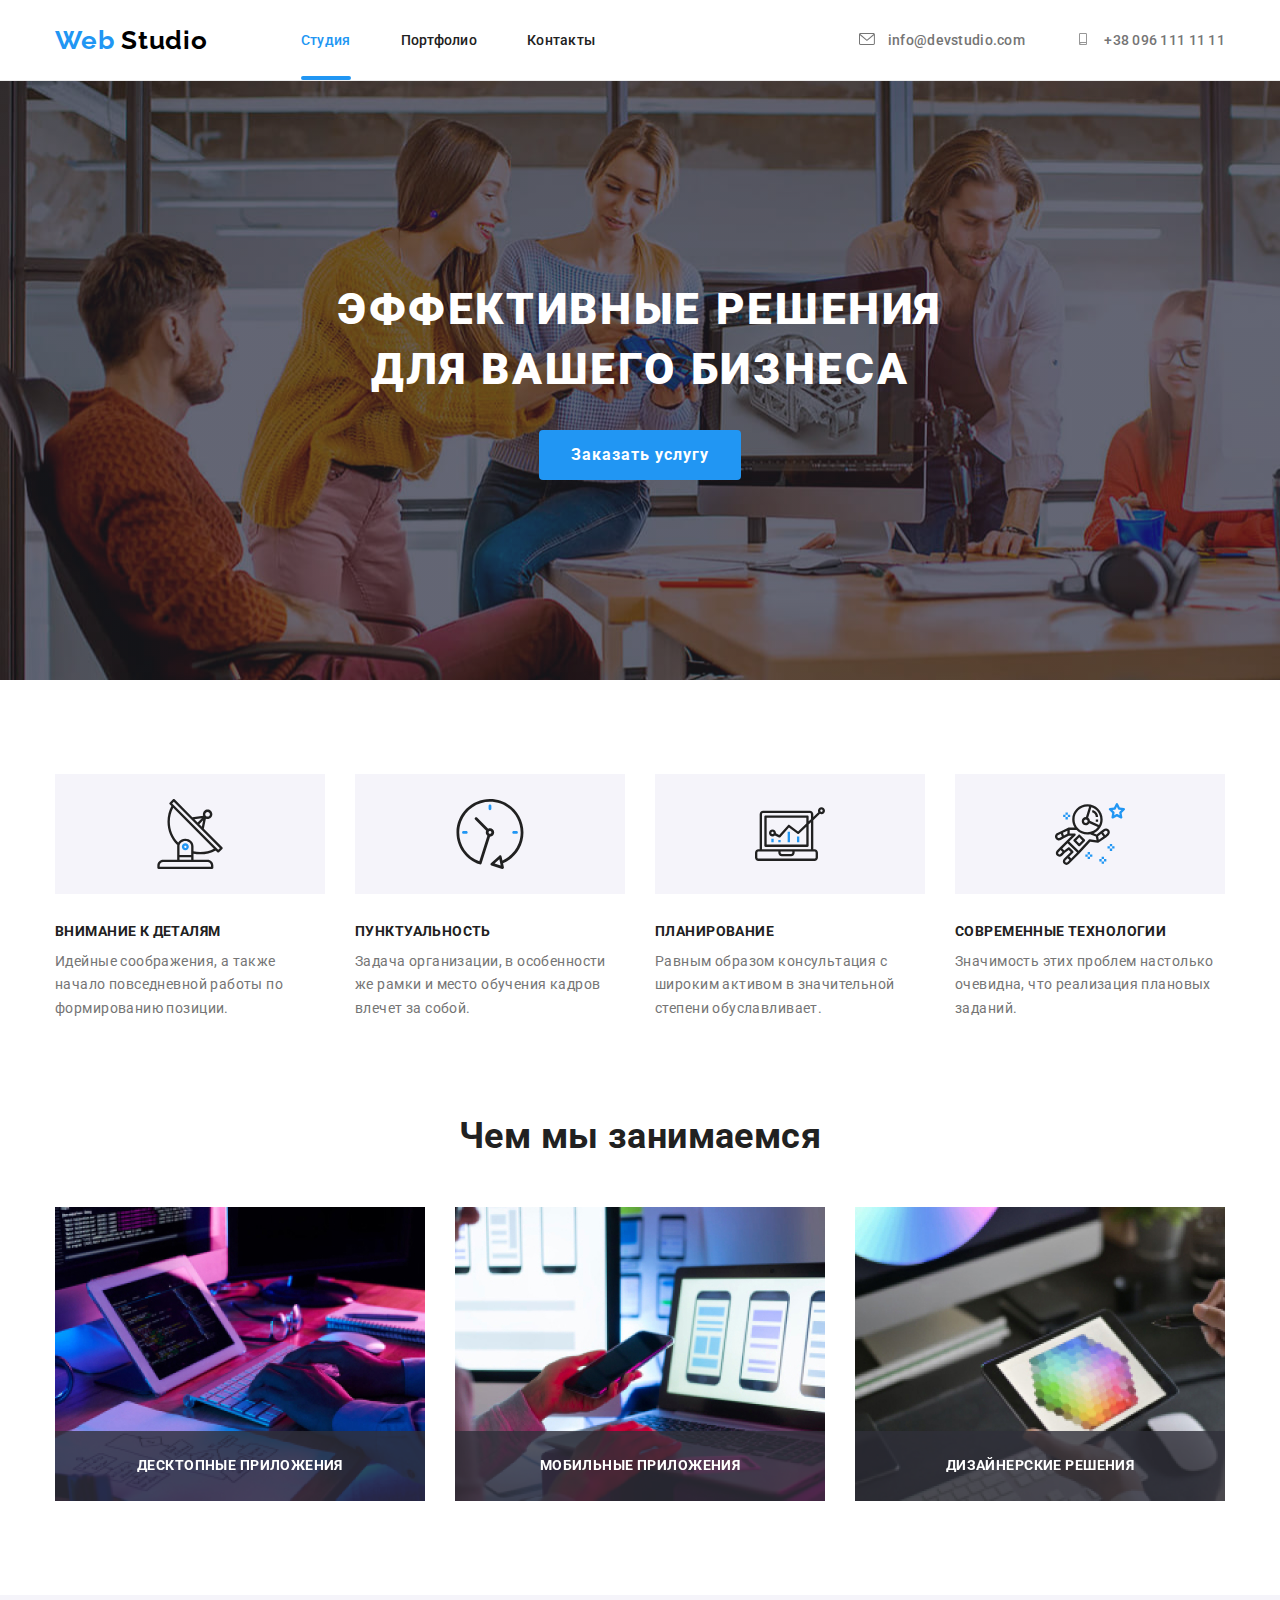
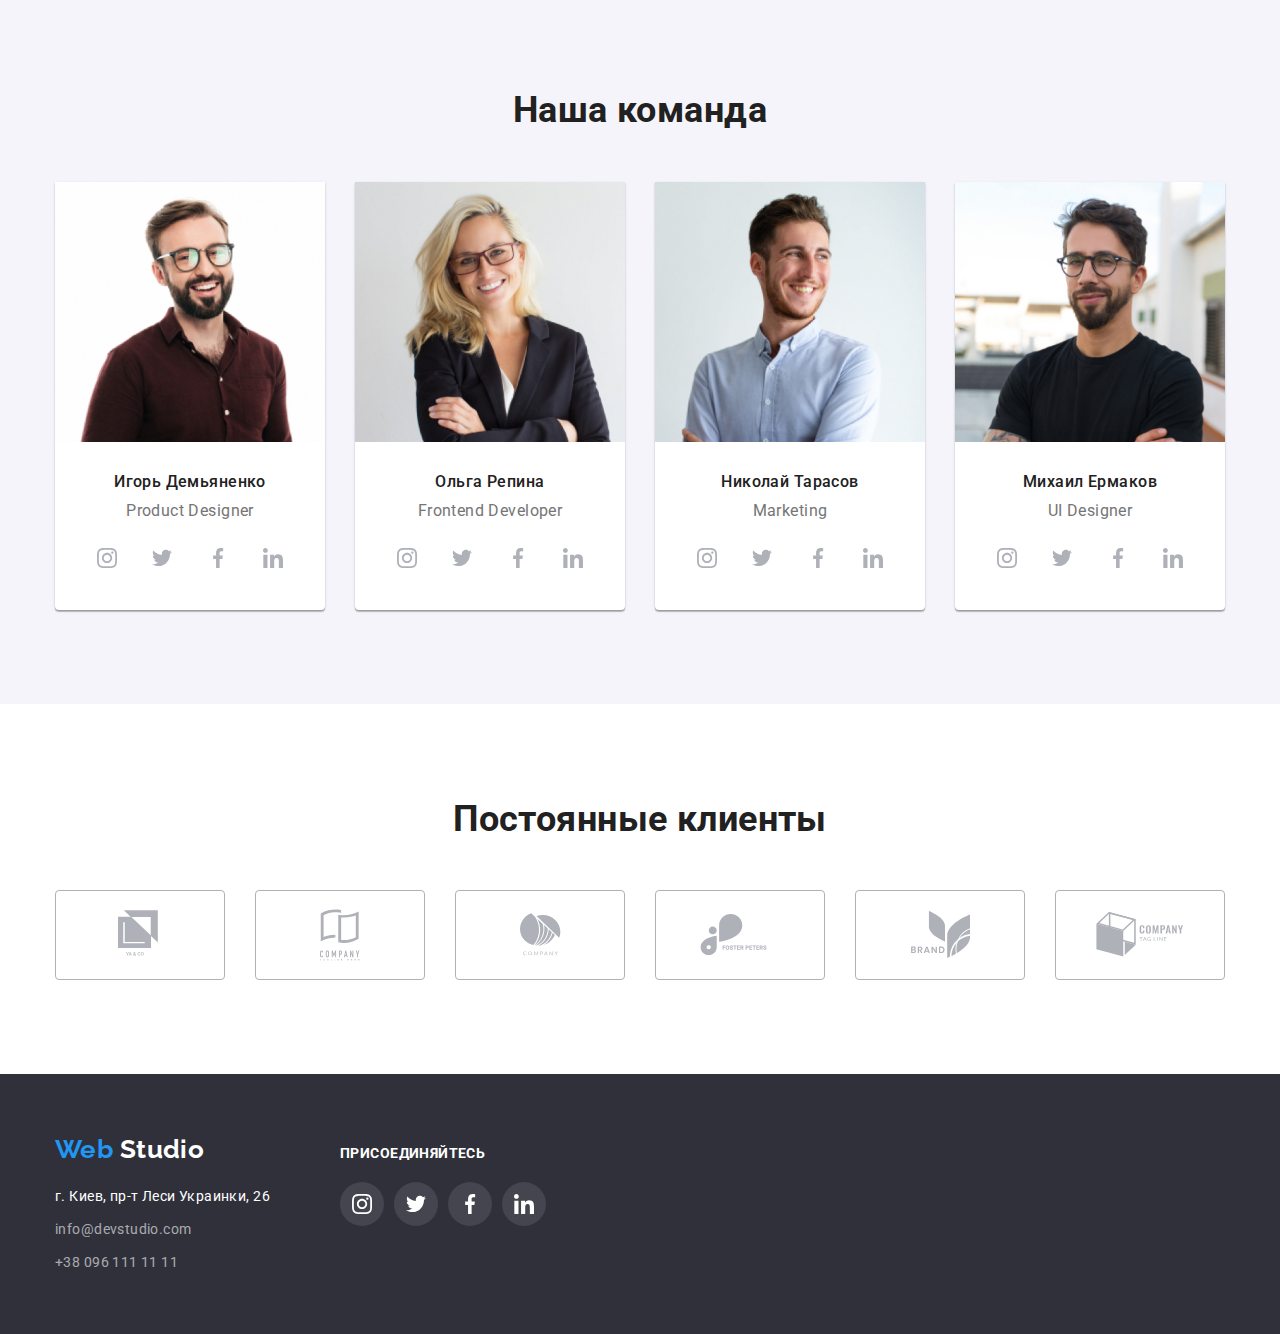
==== index.html @ d5618d7a "старт" ====
<!DOCTYPE html>
<html lang="ru">
	<head>
		<meta charset="UTF-8" />
		<meta name="viewport" content="width=device-width, initial-scale=1.0" />
		<title>Студия</title>

		<link
			rel="stylesheet"
			href="https://cdnjs.cloudflare.com/ajax/libs/modern-normalize/0.7.0/modern-normalize.min.css"
		/>

		<link
			href="https://fonts.googleapis.com/css2?family=Raleway:wght@700&family=Roboto:wght@400;500;700;900&display=swap"
			rel="stylesheet"
		/>

		<link rel="stylesheet" href="./css/styles.css" />
	</head>
	<body>
		<!--Хэдер-->
		<header class="header">
			<div class="container">
				<nav class="navigation">
					<a class="header-logo" href="./index.html">
						<span class="current">Web</span>
						Studio
					</a>
					<ul class="list nav-main">
						<li class="nav-item"><a class="link current-page" href="./index.html">Студия</a></li>
						<li class="nav-item"><a class="link" href="./portfolio.html">Портфолио</a></li>
						<li class="nav-item"><a class="link" href="#">Контакты</a></li>
					</ul>
				</nav>
				<ul class="list contacts-list">
					<li class="contacts-item">
						<a class="link" href="mailto:info@devstudio.com">
							<svg class="icon" aria-label="Электронный адрес" width="16px" height="12px">
								<use href="./images/icons.svg#envelope"></use>
							</svg>
							info@devstudio.com
						</a>
					</li>
					<li class="contacts-item">
						<a class="link" href="tel:+380961111111">
							<svg class="icon" aria-label="Номер телефона" width="16px" height="12px">
								<use href="./images/icons.svg#smartphone"></use>
							</svg>
							+38 096 111 11 11</a>
					</li>
				</ul>
			</div>
		</header>
		<main>
			<!--Герой-->
			<section class="hero">
				<div class="container ">
					<div class="content-box ">
						<h1 class="hero-title">Эффективные решения для вашего бизнеса</h1>
					</div>
					<button data-modal-open type="button" value="Заказать услугу" class="button primary">Заказать услугу</button>
					<div data-modal class="backdrop is-hidden">
						<div class="modal">
							<button data-modal-close type="button" value="закрыть окно" class="modal-close">
								<svg aria-label="закрыть окно" width="18px" height="18x">
									<use href="./images/icons.svg#icon-x"></use>
								</svg>
							</button>
						</div>
					</div>
				</div>
			</section>
			<!--Преимущества-->
			<section class="section">
				<div class="container">
					<ul class="list feature">
						<li>
							<div class="feature-icon">
								<svg aria-label="Иконка антенны" width="70px" height="70px">
									<use href="./images/icons.svg#antenna"></use>
								</svg>
							</div>
							<h3 class="title">Внимание к деталям</h3>
							<p class="text">
								Идейные соображения, а также начало повседневной работы по формированию позиции.
							</p>
						</li>
						<li>
							<div class="feature-icon">
								<svg aria-label="Иконка часов" width="70px" height="70px">
									<use href="./images/icons.svg#clock"></use>
								</svg>
							</div>
							<h3 class="title">Пунктуальность</h3>
							<p class="text">
								Задача организации, в особенности же рамки и место обучения кадров влечет за собой.
							</p>
						</li>
						<li>
							<div class="feature-icon">
								<svg aria-label="Иконка диаграммы" width="70px" height="70px">
									<use href="./images/icons.svg#diagram"></use>
								</svg>
							</div>
							<h3 class="title">Планирование</h3>
							<p class="text">
								Равным образом консультация с широким активом в значительной степени обуславливает.
							</p>
						</li>
						<li>
							<div class="feature-icon">
								<svg aria-label="Иконка астронавта" width="70px" height="70px">
									<use href="./images/icons.svg#astronaut"></use>
								</svg>
							</div>
							<h3 class="title">Современные технологии</h3>
							<p class="text">
								Значимость этих проблем настолько очевидна, что реализация плановых заданий.
							</p>
						</li>
					</ul>
				</div>
			</section>
			<!--Примеры работ-->
			<section class="section our-work">
				<div class="container">
					<h2 class="section-title">Чем мы занимаемся</h2>
					<ul class="list our-work-list">
						<li>
							<img src="./images/examples/desktopapp.jpg" alt="Работа с планшетом" width="370" />
							<div class="our-work-box">
								<h3 class="our-work-title">десктопные приложения</h3>
							</div>
						</li>
						<li>
							<img
								src="./images/examples/mobileapp.jpg"
								alt="Работа с мобильным приложением"
								width="370"
							/>
							<div class="our-work-box">
								<h3 class="our-work-title">мобильные приложения</h3>
							</div>
						</li>
						<li>
							<img src="./images/examples/designerdes.jpg" alt="Дизайнерские решения" width="370" />
							<div class="our-work-box">
								<h3 class="our-work-title">дизайнерские решения</h3>
							</div>
						</li>
					</ul>
				</div>
			</section>
			<!--Наша команда-->
			<section class="section team">
				<div class="container">
					<h2 class="section-title">Наша команда</h2>
					<ul class="list team-list">
						<!--Первый сотрудник-->
						<li class="item-card">
							<img src="./images/our-team/igor-dem.jpg" alt="Игорь Демьяненко" width="270" />
							<div class="thumb">
								<h3 class="title">Игорь Демьяненко</h3>
								<p class="text">Product Designer</p>
								<ul class="member-social-links">
									<li>
										<a href="#" class="social-link" aria-label="иконка instagram">
											<svg class="icon" width="20px" height="20px">
												<use href="./images/icons.svg#instagram"></use>
											</svg>
										</a>
									</li>
									<li>
										<a href="#" class="social-link" aria-label="иконка twitter">
											<svg class="icon" width="20px" height="20px">
												<use href="./images/icons.svg#twitter"></use>
											</svg>
										</a>
									</li>
									<li>
										<a href="#" class="social-link" aria-label="иконка facebook">
											<svg class="icon" width="20px" height="20px">
												<use href="./images/icons.svg#facebook"></use>
											</svg>
										</a>
									</li>
									<li>
										<a href="#" class="social-link" aria-label="иконка linkedin">
											<svg class="icon" width="20px" height="20px">
												<use href="./images/icons.svg#linkedin"></use>
											</svg>
										</a>
									</li>
								</ul>
							</div>
						</li>
						<!--Второй сотрудник-->
						<li class="item-card">
							<img src="./images/our-team/olg-rep.jpg" alt="Ольга Репина" width="270" />
							<div class="thumb">
								<h3 class="title">Ольга Репина</h3>
								<p class="text">Frontend Developer</p>
								<ul class="member-social-links">
									<li>
										<a href="#" class="social-link" aria-label="иконка instagram">
											<svg class="icon" width="20px" height="20px">
												<use href="./images/icons.svg#instagram"></use>
											</svg>
										</a>
									</li>
									<li>
										<a href="#" class="social-link" aria-label="иконка twitter">
											<svg class="icon" width="20px" height="20px">
												<use href="./images/icons.svg#twitter"></use>
											</svg>
										</a>
									</li>
									<li>
										<a href="#" class="social-link" aria-label="иконка facebook">
											<svg class="icon" width="20px" height="20px">
												<use href="./images/icons.svg#facebook"></use>
											</svg>
										</a>
									</li>
									<li>
										<a href="#" class="social-link" aria-label="иконка linkedin">
											<svg class="icon" width="20px" height="20px">
												<use href="./images/icons.svg#linkedin"></use>
											</svg>
										</a>
									</li>
								</ul>
							</div>
						</li>
						<!--Третий сотрудник-->
						<li class="item-card">
							<img src="./images/our-team/nik-taras.jpg" alt="Николай Тарасов" width="270" />
							<div class="thumb">
								<h3 class="title">Николай Тарасов</h3>
								<p class="text">Marketing</p>
								<ul class="member-social-links">
									<li>
										<a href="#" class="social-link" aria-label="иконка instagram">
											<svg class="icon" width="20px" height="20px">
												<use href="./images/icons.svg#instagram"></use>
											</svg>
										</a>
									</li>
									<li>
										<a href="#" class="social-link" aria-label="иконка twitter">
											<svg class="icon" width="20px" height="20px">
												<use href="./images/icons.svg#twitter"></use>
											</svg>
										</a>
									</li>
									<li>
										<a href="#" class="social-link" aria-label="иконка facebook">
											<svg class="icon" width="20px" height="20px">
												<use href="./images/icons.svg#facebook"></use>
											</svg>
										</a>
									</li>
									<li>
										<a href="#" class="social-link" aria-label="иконка linkedin">
											<svg class="icon" width="20px" height="20px">
												<use href="./images/icons.svg#linkedin"></use>
											</svg>
										</a>
									</li>
								</ul>
							</div>
						</li>
						<!--Четвертый сотрудник-->
						<li class="item-card">
							<img src="./images/our-team/mich-ermak.jpg" alt="Михаил Ермаков" width="270" />
							<div class="thumb">
								<h3 class="title">Михаил Ермаков</h3>
								<p class="text">UI Designer</p>
								<ul class="member-social-links">
									<li>
										<a href="#" class="social-link" aria-label="иконка instagram">
											<svg class="icon" width="20px" height="20px">
												<use href="./images/icons.svg#instagram"></use>
											</svg>
										</a>
									</li>
									<li>
										<a href="#" class="social-link" aria-label="иконка twitter">
											<svg class="icon" width="20px" height="20px">
												<use href="./images/icons.svg#twitter"></use>
											</svg>
										</a>
									</li>
									<li>
										<a href="#" class="social-link" aria-label="иконка facebook">
											<svg class="icon" width="20px" height="20px">
												<use href="./images/icons.svg#facebook"></use>
											</svg>
										</a>
									</li>
									<li>
										<a href="#" class="social-link" aria-label="иконка linkedin">
											<svg class="icon" width="20px" height="20px">
												<use href="./images/icons.svg#linkedin"></use>
											</svg>
										</a>
									</li>
								</ul>
							</div>
						</li>
					</ul>
				</div>
			</section>
			<!--Поcтоянные клиенты-->
			<section class="section our-clients">
				<div class="container">
					<h2 class="section-title">Постоянные клиенты</h2>
						<ul class="regular-clients">
							<li class="item">
								<a href="#" class="client-link">
									<svg class="icon" width="44px" height="49px">
										<use href="./images/icons.svg#logo1"></use>
									</svg></a>
							</li>
							<li class="item">
								<a href="#" class="client-link">
									<svg class="icon" width="40px" height="52px">
										<use href="./images/icons.svg#logo2"></use>
									</svg></a>
							</li>
							<li class="item">
								<a href="#" class="client-link">
									<svg class="icon" width="41px" height="43px">
										<use href="./images/icons.svg#logo3"></use>
									</svg></a>
							</li>
							<li class="item">
								<a href="#" class="client-link">
									<svg class="icon" width="80px" height="42px">
										<use href="./images/icons.svg#logo4"></use>
									</svg></a>
							</li>
							<li class="item">
								<a href="#" class="client-link">
									<svg class="icon" width="59px" height="47px">
										<use href="./images/icons.svg#logo5"></use>
									</svg></a>
							</li>
							<li class="item">
								<a href="#" class="client-link">
									<svg class="icon" width="88px" height="45px">
										<use href="./images/icons.svg#logo6"></use>
									</svg></a>
							</li>
						</ul>
				</div>
			</section>
		</main>
		<!--Футер-->
			<footer class="footer">
				<div class="container">
					<div class="address-thumb">
						<a class="footer-logo" href="./index.html">
							<span class="current">Web</span>
							Studio
						</a>
						<address class="footer-address">
							<p class="text"> г. Киев, пр-т Леси Украинки, 26</p>
							<ul class="footer-contacts">
								<li class="footer-list">
									<a class="footer-link" href="mailto:info@devstudio.com">info@devstudio.com</a>
								</li>
								<li class="footer-list">
									<a class="footer-link" href="tel:+380961111111">+38 096 111 11 11</a>
								</li>
							</ul>
						</address>
					</div>
					<div class="member-social-links-thumb">
						<h2 class="footer-title">присоединяйтесь</h2>
						<ul class="footer-social-links">
							<li class="footer-social-link">
								<a href="#" class="social-link" aria-label="иконка instagram">
									<svg class="icon" width="20px" height="20px">
										<use href="./images/icons.svg#instagram"></use>
									</svg>
								</a>
							</li>
							<li class="footer-social-link">
								<a href="#" class="social-link" aria-label="иконка twitter">
									<svg class="icon" width="20px" height="20px">
										<use href="./images/icons.svg#twitter"></use>
									</svg>
								</a>
							</li>
							<li class="footer-social-link">
								<a href="#" class="social-link" aria-label="иконка facebook">
									<svg class="icon" width="20px" height="20px">
										<use href="./images/icons.svg#facebook"></use>
									</svg>
								</a>
							</li>
							<li class="footer-social-link">
								<a href="#" class="social-link" aria-label="иконка linkedin">
									<svg class="icon" width="20px" height="20px">
										<use href="./images/icons.svg#linkedin"></use>
									</svg>
								</a>
							</li>
						</ul>
					</div>
				</div>
			</footer>
			<script src="./js/modal.js"></script>
	</body>
</html>
---- css/styles.css ----
/* CSS-переменные */
:root {
	--main-text-color: #212121;
	--second-text-color: #757575;
	--accent-color: #2196f3;
	--main-bg-color: #ffffff;
	--second-bg-color: #f5f4fa;
	--third-bg-color: #2f303a;
	--main-dark-color: #000000;
	--icon-color: #afb1b8;
	--duration: 250ms;
	--cubic-bezier: cubic-bezier(0.4, 0, 0.2, 1);

	/* Font */
	--main-font: "Roboto", sans-serif;
	--secondary-font: "Raleway", sans-serif;
}

/* Базовые настройки CSS */
html {
	box-sizing: border-box;
}

*,
*::after,
*::before {
	box-sizing: inherit;
}

body {
	background-color: var(--main-bg-color);
	color: var(--main-text-color);
	font-family: var(--main-font);
	font-size: 14px;
	line-height: 1.71;
	letter-spacing: 0.03em;
}

/* Стили для обнуления верхних отступов у элементов */
h1,
h2,
h3,
h4,
h5,
h6,
p {
	margin: 0;
}

/* Класс для обнуления базовых свойств у списков (ul) */
.list {
	list-style: none;
	padding-left: 0;
	margin: 0;
}

/* Класс для обнуления базовых свойств у ссылок */
a {
	display: block;
	text-decoration: none;
	color: inherit;
}

li {
	list-style: none;
}

/* Свойства для корректного отображения картинок */
img {
	display: block;
	max-width: 100%;
	height: auto;
}

button {
	font-family: inherit;
	cursor: pointer;
	background-color: inherit;
	border: none;
}

.visually-hidden {
	position: absolute;
	clip: rect(0 0 0 0);
	width: 1px;
	height: 1px;
	margin: -1px;
}

.container {
	width: 1200px;
	padding-left: 15px;
	padding-right: 15px;
	margin-left: auto;
	margin-right: auto;
}

.header {
	font-weight: 500;
	line-height: 1.14;
	letter-spacing: 0.02em;
	outline: 1px solid rgba(236, 236, 236, 1);
	border-color: #000000;
}

.header .container {
	display: flex;
	align-items: center;
}

.header-logo {
	color: var(--main-dark-color);
	font-family: var(--secondary-font);
	font-weight: 700;
	font-size: 26px;
	line-height: 1.19;
	letter-spacing: 0.03em;
}

.navigation,
.contacts-list,
.nav-main {
	display: flex;
	align-items: center;
}

.contacts-list {
	margin-left: auto;
}

.nav-main {
	margin-left: 93px;
}

.nav-item + .nav-item {
	margin-left: 50px;
}

.header-logo .current,
.footer-logo .current {
	color: var(--accent-color);
}

.nav-main .link.current-page {
	position: relative;
	color: var(--accent-color);
}

.nav-main .link {
	transition: color 250ms cubic-bezier(0.4, 0, 0.2, 1);
}

.nav-main .link:hover,
.nav-main .link:focus {
	color: var(--accent-color);
}

.current-page::after {
	content: "";
	position: absolute;
	right: 0;
	bottom: 0;
	width: 100%;
	border: 2px solid var(--accent-color);
	border-radius: 2px;
	background-color: var(--accent-color);
}

.contacts-list .link {
	color: var(--second-text-color);
	transition: color 250ms cubic-bezier(0.4, 0, 0.2, 1);
}

.contacts-item .link:hover,
.contacts-item .link:focus {
	color: var(--accent-color);
}

.contacts-item + .contacts-item {
	margin-left: 50px;
}

.contacts-list .link .icon {
	margin-right: 10px;
	fill: currentColor;
}

.link {
	line-height: 16px;
	padding-top: 32px;
	padding-bottom: 32px;
}

.hero {
	padding-top: 200px;
	padding-bottom: 200px;
	margin-left: auto;
	margin-right: auto;
	max-width: 1600px;
	background-color: var(--third-bg-color);
	background-color: #c4c4c4;
	background-image: linear-gradient(to right, rgba(47, 48, 58, 0.4), rgba(47, 48, 58, 0.4)), url(../images/main.jpg);
}

.content-box {
	display: flex;
	width: 696px;
	margin-left: auto;
	margin-right: auto;
}

.hero-title {
	color: var(--main-bg-color);
	font-weight: 900;
	font-size: 44px;
	line-height: 1.36;
	text-align: center;
	letter-spacing: 0.06em;
	text-transform: uppercase;
}

.button-wrapper {
	flex-wrap: wrap;
	align-items: center;
	justify-content: center;
}
.button {
	color: var(--main-bg-color);
	background-color: var(--accent-color);
	font-size: 16px;
	border-radius: 4px;
}

.button.primary {
	padding: 10px 32px;
	margin-top: 30px;
	display: block;
	margin-left: auto;
	margin-right: auto;
	font-weight: 700;
	line-height: 1.87;
	letter-spacing: 0.06em;
}

.backdrop {
	position: fixed;
	top: 0;
	left: 0;
	width: 100%;
	height: 100%;
	background-color: rgba(0, 0, 0, 0.2);
	opacity: 1;
	transition: opacity var(--duration) var(--cubic-bezier);
}

.backdrop.is-hidden {
	opacity: 0;
	pointer-events: none;
}

.backdrop.is-hidden .modal {
	transform: translate(-50%, -50%) scale(0.9);
	transition: transform var(--duration) var(--cubic-bezier);
}

.modal {
	position: absolute;
	top: 50%;
	left: 50%;
	width: 528px;
	height: 581px;
	border-radius: 4px;
	background-color: var(--main-bg-color);
	box-shadow: 0px 1px 3px rgba(0, 0, 0, 0.12), 0px 1px 1px rgba(0, 0, 0, 0.14), 0px 2px 1px rgba(0, 0, 0, 0.2);
	transform: translate(-50%, -50%) scale(1);
	transition: transform var(--duration) var(--cubic-bezier);
}

.modal-close {
	position: absolute;
	top: 8px;
	right: 8px;
	display: flex;
	justify-content: center;
	align-items: center;
	width: 30px;
	height: 30px;
	border-radius: 50%;
	border: 1px solid rgba(0, 0, 0, 0.1);
}

.feature-icon {
	display: flex;
	justify-content: center;
	align-items: center;
	height: 120px;
	margin-bottom: 30px;
	background-color: var(--second-bg-color);
}

.feature .title {
	font-size: 14px;
	line-height: 1.14;
	text-transform: uppercase;
}

.feature .text {
	color: var(--second-text-color);
	margin-top: 10px;
}

.feature {
	display: flex;
	margin: -15px;
}

.feature li {
	width: 270px;
	margin: 15px;
}

/* Секция */

.section {
	padding-top: 94px;
	padding-bottom: 94px;
}

.our-work {
	padding-top: 0;
}

.our-work-list {
	display: flex;
	margin: -15px;
}

.our-work-list li {
	margin: 15px;
	position: relative;
}

.section-title {
	margin-bottom: 50px;
	font-size: 36px;
	line-height: 1.17;
	text-align: center;
}

.our-work-box {
	position: absolute;
	bottom: 0;
	display: flex;
	align-items: center;
	justify-content: center;
	width: 100%;
	height: 70px;
	background: rgba(47, 48, 58, 0.8);
}

.our-work-title {
	font-weight: bold;
	font-size: 14px;
	line-height: 1.14;
	text-transform: uppercase;
	color: var(--main-bg-color);
}

/* Наша команда*/

.team {
	background-color: var(--second-bg-color);
}

.team-list {
	display: flex;
	margin: -15px;
}

.team-list .item-card {
	width: 270px;
	margin: 15px;
	background-color: var(--main-bg-color);
	box-shadow: 0px 1px 3px rgb(0 0 0 / 12%), 0px 1px 1px rgb(0 0 0 / 14%), 0px 2px 1px rgb(0 0 0 / 20%);
	border-radius: 0px 0px 4px 4px;
}

.team-list .title {
	margin-bottom: 10px;
	font-weight: 500;
	font-size: 16px;
	line-height: 1.19;
}

.team-list .text {
	color: var(--second-text-color);
	font-size: 16px;
	line-height: 1.19;
	margin-bottom: 16px;
}

.member-social-links {
	padding: 0;
	display: flex;
	justify-content: space-between;
}

.social-link {
	display: flex;
	justify-content: center;
	align-items: center;
	width: 44px;
	height: 44px;
	border-radius: 50%;
	transition: background-color var(--duration) var(--cubic-bezier);
}

.member-social-links .icon {
	fill: var(--icon-color);
	transition: fill var(--duration) var(--cubic-bezier);
}

.member-social-links .social-link:hover .icon,
.member-social-links .social-link:focus .icon {
	fill: var(--main-bg-color);
}

.member-social-links .social-link:hover,
.member-social-links .social-link:focus {
	background-color: var(--accent-color);
}

.thumb {
	text-align: center;
	padding: 30px;
}

.regular-clients {
	display: flex;
	padding: 0;
	margin: 0;
}

.regular-clients .item:not(:last-child) {
	margin-right: 30px;
}

.client-link {
	display: flex;
	justify-content: center;
	align-items: center;
	width: 170px;
	height: 90px;
	border: 1px solid var(--icon-color);
	border-radius: 4px;
	transition: border-color var(--duration) var(--cubic-bezier);
}

/* Постоянные клиенты */

.regular-clients .icon {
	fill: var(--icon-color);
	transition: fill var(--duration) var(--cubic-bezier);
}

.client-link:hover,
.client-link:focus {
	border-color: var(--accent-color);
}

.client-link:hover .icon,
.client-link:focus .icon {
	fill: var(--accent-color);
}

/* Футер */

.footer {
	padding-top: 60px;
	padding-bottom: 60px;
	background-color: var(--third-bg-color);
}

.footer .container {
	display: flex;
	align-items: baseline;
}

.address-thumb {
	font-style: normal;
}

.footer-logo {
	color: var(--main-bg-color);
	font-family: var(--secondary-font);
	font-weight: 700;
	font-size: 26px;
	line-height: 1.19;
}

.footer-address {
	font-style: normal;
	margin-top: 20px;
	list-style: none;
	text-decoration: none;
}

.footer-address .footer-list {
	margin-top: 9px;
}

.footer-address .footer-contacts {
	list-style: none;
	text-decoration: none;
	padding: 0;
	margin: 0;
}

.footer-address .text {
	color: var(--main-bg-color);
}

.footer-address .footer-link {
	color: rgba(255, 255, 255, 0.6);
	transition: color 250ms cubic-bezier(0.4, 0, 0.2, 1);
}

.footer-address .footer-link:hover,
.footer-address .footer-link:focus {
	color: var(--accent-color);
}

.member-social-links-thumb {
	margin-left: 70px;
}

.footer-title {
	margin-bottom: 20px;
	font-weight: bold;
	font-size: 14px;
	line-height: 1.14;
	text-transform: uppercase;
	color: var(--main-bg-color);
}

.footer-social-links {
	margin: 0;
	padding: 0;
	display: flex;
}

.footer-social-link:not(:last-child) {
	margin-right: 10px;
}

.footer-social-links .social-link {
	background-color: rgba(255, 255, 255, 0.1);
}

.footer-social-links .icon {
	fill: var(--main-bg-color);
}

.footer-social-links .social-link:hover .icon,
.footer-social-links .social-link:focus .icon {
	fill: var(--main-bg-color);
}

.footer-social-links .social-link:hover,
.footer-social-links .social-link:focus {
	background-color: var(--accent-color);
}

/* Страница Портфолио */
.button_filter {
	display: flex;
	list-style: none;
	justify-content: center;
	align-items: center;
	margin-bottom: 50px;
}

.button_filter .button_item {
	margin: 0 4px;
}

.button_filter .button.secondary {
	padding: 6px 22px;
	font-weight: 500;
	line-height: 1.85;
	letter-spacing: 0.03em;
	background-color: var(--second-bg-color);
	color: var(--main-text-color);
	transition: color 250ms cubic-bezier(0.4, 0, 0.2, 1);
}

.button.secondary:hover,
.button.secondary:focus {
	background-color: var(--accent-color);
	filter: drop-shadow(0px 4px 4px rgba(0, 0, 0, 0.25));
	color: var(--main-bg-color);
}
.portfolio-list {
	display: flex;
	flex-wrap: wrap;
	margin: 0;
	padding: 0;
	margin-top: -30px;
	margin-left: -30px;
}

.portfolio-list .project_card {
	position: relative;
	flex-basis: calc(100% / 3 - 30px);
	margin-left: 30px;
	margin-top: 30px;
	box-sizing: border-box;
	transition: box-shadow var(--duration) var(--cubic-bezier);
	cursor: pointer;
}

.portfolio-list .project_card:hover,
.portfolio-list .project_card:focus {
	box-shadow: 0px 1px 1px rgba(0, 0, 0, 0.12), 0px 4px 4px rgba(0, 0, 0, 0.06), 1px 4px 6px rgba(0, 0, 0, 0.16);
}

.project_card .card_box {
	position: relative;
	overflow: hidden;
	padding: 20px;
	background: #ffffff;
	border: 1px solid #eeeeee;
	border-top: none;
}
.project_card .title {
	color: var(--main-text-color);
	font-size: 18px;
	line-height: 2;
	letter-spacing: 0.06em;
}

.project_card .text {
	color: var(--second-text-color);
	font-size: 16px;
	line-height: 1.87;
	margin-top: 4px;
}

.work-photo {
	position: relative;
	overflow: hidden;
}

.work-overlay {
	position: absolute;
	top: 0;
	right: 0;
	display: flex;
	align-items: center;
	justify-content: center;
	width: 100%;
	height: 100%;
	background: rgba(33, 150, 243, 0.9);
	transform: translateY(100%);
	transition: transform var(--duration) var(--cubic-bezier);
}

.portfolio-list .project_card:hover .work-overlay,
.portfolio-list .project_card:focus .work-overlay {
	transform: translateY(0);
	transition: transform var(--duration) var(--cubic-bezier);
}

.work-overlay .text {
	margin: auto 24px;
	font-size: 18px;
	line-height: 1.56;
	color: var(--main-bg-color);
}
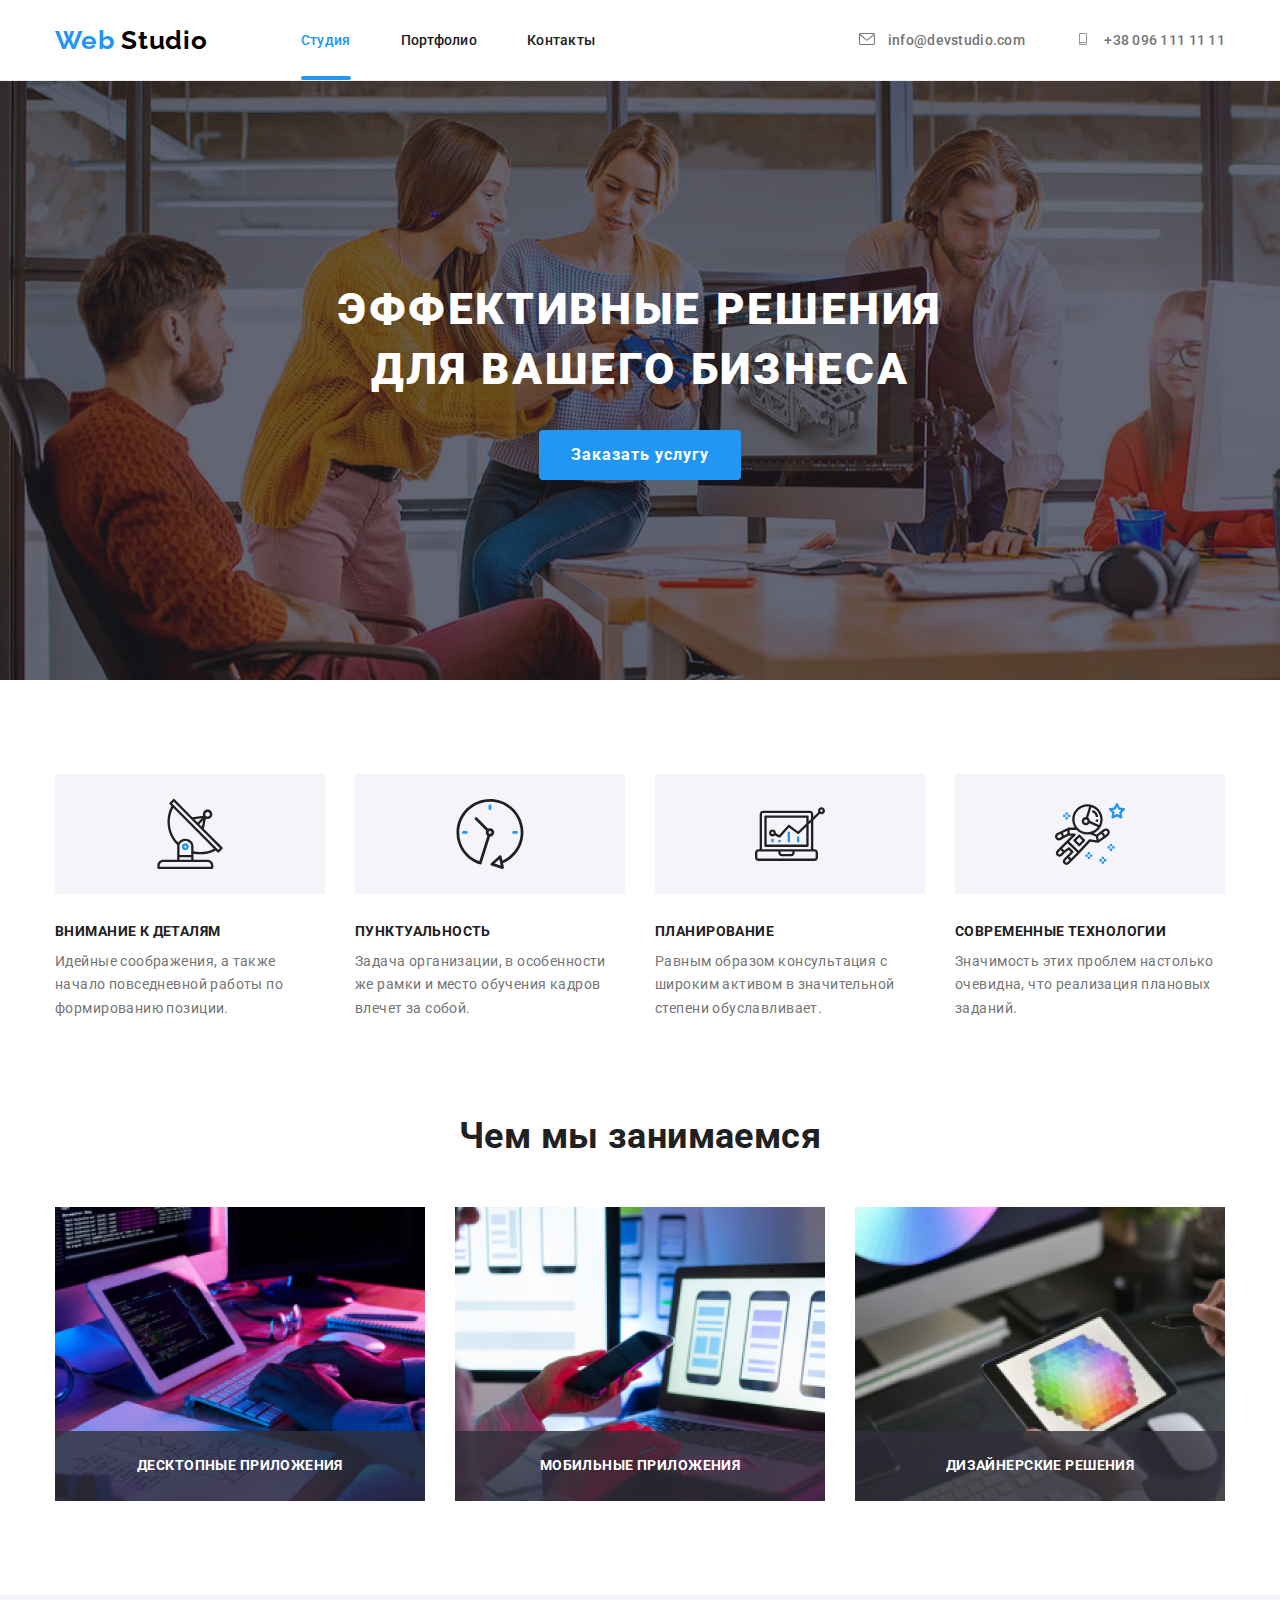
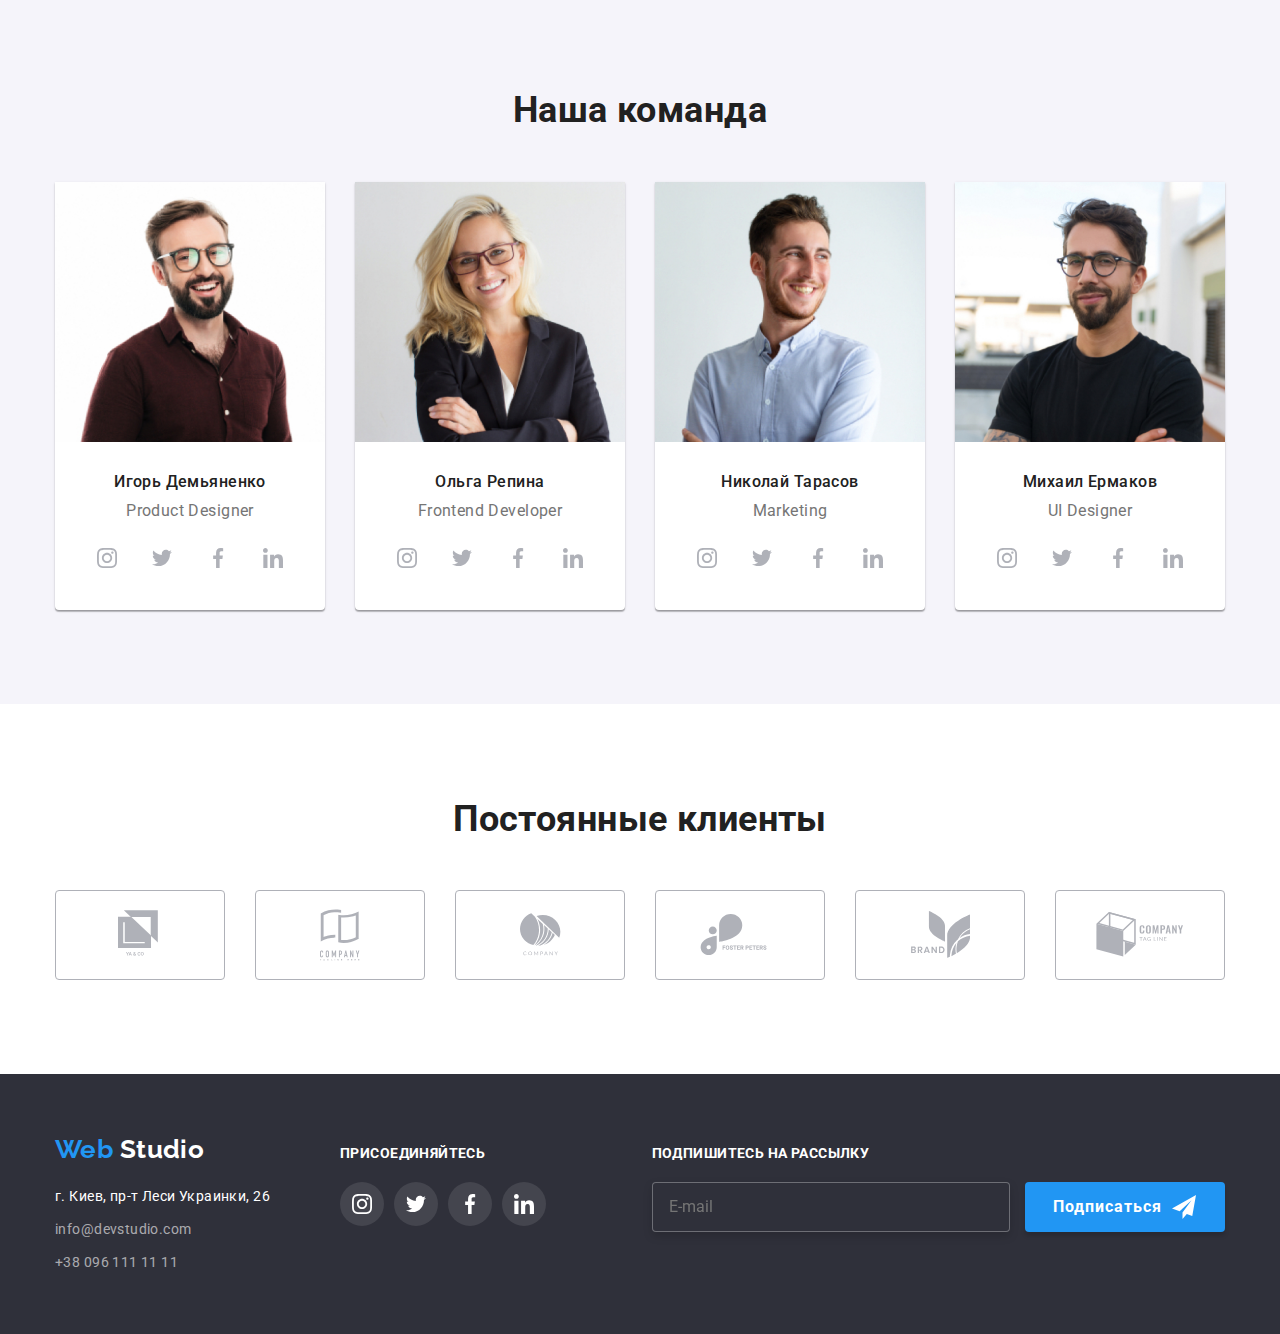
==== commit e44749b0: "ver. 1" ====
--- a/index.html
+++ b/index.html
@@ -61,6 +61,48 @@
 					<button data-modal-open type="button" value="Заказать услугу" class="button primary">Заказать услугу</button>
 					<div data-modal class="backdrop is-hidden">
 						<div class="modal">
+								<h2 class="modal-title">Оставьте свои данные, мы вам перезвоним</h2>
+								<form class="form">
+									<label class="form-field">
+										<input type="text" class="form-input" name="name" />
+										<svg aria-label="ваше имя" class="form-icon" width="18px" height="18px">
+											<use href="./images/icons.svg#icon-person"></use>
+										</svg>
+										<span class="form-label">Имя</span>
+									</label>
+									<label class="form-field">
+										<input type="tel" class="form-input" name="phone-number" />
+										<svg aria-label="номер телефона" class="form-icon" width="18px" height="18px">
+											<use href="./images/icons.svg#icon-phone"></use>
+										</svg>
+										<span class="form-label">Телефон</span>
+									</label>
+									<label class="form-field">
+										<input type="email" class="form-input" name="e-mail" />
+										<svg aria-label="электронный адрес" class="form-icon" width="18px" height="18px">
+											<use href="./images/icons.svg#icon-email"></use>
+										</svg>
+										<span class="form-label">Почта</span>
+									</label>
+									<label class="form-field">
+										<textarea name="comment" class="form-comment" placeholder="Введите текст"></textarea>
+										<span class="form-label">Комментарий</span>
+									</label>
+									<label class="form-field-checkbox">
+										<input class="form-checkbox" type="checkbox" name="policy-agree" value="policy-agree">
+										<span class="form-checkbox-icon">
+											<svg aria-label="checkbox" class="checkbox-icon" width="16px" height="15px">
+												<use href="./images/icons.svg#icon-check"></use>
+											</svg>
+										</span>
+										<span class="form-checkbox-text">Соглашаюсь с рассылкой и принимаю <a class="form-contract-link"
+												href="#">Условия договора</a></span>
+									</label>
+									<button type="submit" value="Отправить" class="button primary form">
+										Отправить
+									</button>
+								</form>
+
 							<button data-modal-close type="button" value="закрыть окно" class="modal-close">
 								<svg aria-label="закрыть окно" width="18px" height="18x">
 									<use href="./images/icons.svg#icon-x"></use>
@@ -409,6 +451,26 @@
 							</li>
 						</ul>
 					</div>
+					<div class="footer-thumb">
+						<form class="footer-form">
+							<h4 class="footer-title">Подпишитесь на рассылку</h4>
+							<label>
+								<input 
+								type="email" 
+								class="email-input" 
+								name="email" 
+								placeholder="E-mail" 
+								/>
+							</label>
+								
+								<button type="submit" class="footer-button">
+									Подписаться
+									<svg class="icon" width="24px" height="24px">
+										<use href="./images/icons.svg#icon-send"></use>
+									</svg>
+								</button>
+						</form>
+					</div>
 				</div>
 			</footer>
 			<script src="./js/modal.js"></script>
--- a/css/styles.css
+++ b/css/styles.css
@@ -242,6 +242,8 @@
 	letter-spacing: 0.06em;
 }
 
+/* Модальное окно */
+
 .backdrop {
 	position: fixed;
 	top: 0;
@@ -250,12 +252,13 @@
 	height: 100%;
 	background-color: rgba(0, 0, 0, 0.2);
 	opacity: 1;
-	transition: opacity var(--duration) var(--cubic-bezier);
+	transition: opacity var(--duration) var(--cubic-bezier), visibility var(--duration) var(--cubic-bezier);
 }
 
 .backdrop.is-hidden {
 	opacity: 0;
 	pointer-events: none;
+	visibility: hidden;
 }
 
 .backdrop.is-hidden .modal {
@@ -267,11 +270,14 @@
 	position: absolute;
 	top: 50%;
 	left: 50%;
+
 	width: 528px;
-	height: 581px;
+	padding: 40px 40px 0 40px;
+
 	border-radius: 4px;
 	background-color: var(--main-bg-color);
 	box-shadow: 0px 1px 3px rgba(0, 0, 0, 0.12), 0px 1px 1px rgba(0, 0, 0, 0.14), 0px 2px 1px rgba(0, 0, 0, 0.2);
+
 	transform: translate(-50%, -50%) scale(1);
 	transition: transform var(--duration) var(--cubic-bezier);
 }
@@ -289,6 +295,150 @@
 	border: 1px solid rgba(0, 0, 0, 0.1);
 }
 
+.modal-title {
+	font-size: 20px;
+	line-height: 1.15;
+	text-align: center;
+}
+
+.form {
+	margin-top: 30px;
+	margin-bottom: 40px;
+}
+
+.form-field {
+	position: relative;
+	display: block;
+}
+
+.form-label {
+	position: absolute;
+	top: -18px;
+	left: 0;
+	font-size: 12px;
+	line-height: 1.17;
+	letter-spacing: 0.01em;
+}
+
+.form-input {
+	width: 100%;
+	margin: 0 0 28px 0;
+	padding: 11px 12px 11px 42px;
+	border: 1px solid rgba(33, 33, 33, 0.2);
+	box-sizing: border-box;
+	border-radius: 4px;
+	outline: 0;
+	transition: border-color var(--duration) var(--cubic-bezier);
+}
+
+.form-input:focus {
+	border-color: var(--accent-color);
+}
+
+.form-icon {
+	position: absolute;
+	top: 11px;
+	left: 12px;
+	transition: fill var(--duration) var(--cubic-bezier);
+}
+
+.form-input:focus + .form-icon {
+	fill: var(--accent-color);
+}
+
+.form-comment {
+	padding: 12px 16px;
+	margin-bottom: 20px;
+	width: 100%;
+	height: 120px;
+	resize: none;
+	border: 1px solid rgba(33, 33, 33, 0.2);
+	box-sizing: border-box;
+	border-radius: 4px;
+	outline: 0;
+	transition: border-color var(--duration) var(--cubic-bezier);
+}
+
+.form-comment:focus {
+	border-color: var(--accent-color);
+}
+
+.form-comment::placeholder {
+	font-size: 14px;
+	line-height: 1.14;
+	letter-spacing: 0.01em;
+	color: rgba(117, 117, 117, 0.5);
+}
+
+.form-field-checkbox {
+	display: flex;
+	align-items: center;
+}
+
+.form-checkbox {
+	-webkit-appearance: none;
+	-moz-appearance: none;
+	appearance: none;
+	position: absolute;
+	display: flex;
+	align-items: center;
+	justify-content: center;
+}
+
+.form-checkbox-icon {
+	position: absolute;
+	margin-left: 12px;
+	width: 16px;
+	height: 15px;
+	display: flex;
+	align-items: center;
+	border: 2px solid var(--main-text-color);
+	border-radius: 2px;
+	box-sizing: border-box;
+	box-shadow: 0px 4px 4px rgba(0, 0, 0, 0.25);
+	transition: background-color var(--duration) var(--cubic-bezier);
+	transition: border var(--duration) var(--cubic-bezier);
+}
+
+.form-checkbox:checked + .form-checkbox-icon {
+	background-color: var(--accent-color);
+	border: 0;
+}
+
+.form-checkbox-text {
+	margin-left: 35px;
+}
+
+.form-contract-link {
+	text-decoration-line: underline;
+	color: var(--accent-color);
+	display: contents;
+}
+
+.button.form {
+	padding: 10px 56px;
+	margin-bottom: 0;
+}
+
+.modal-close {
+	position: absolute;
+	top: 8px;
+	right: 8px;
+	display: flex;
+	justify-content: center;
+	align-items: center;
+	width: 30px;
+	height: 30px;
+	border-radius: 50%;
+	border: 1px solid rgba(0, 0, 0, 0.1);
+	transition: fill var(--duration) var(--cubic-bezier);
+}
+
+.modal-close:hover {
+	fill: var(--accent-color);
+}
+
+/* Преимущества */
 .feature-icon {
 	display: flex;
 	justify-content: center;
@@ -476,6 +626,7 @@
 /* Футер */
 
 .footer {
+	width: auto;
 	padding-top: 60px;
 	padding-bottom: 60px;
 	background-color: var(--third-bg-color);
@@ -569,6 +720,57 @@
 .footer-social-links .social-link:hover,
 .footer-social-links .social-link:focus {
 	background-color: var(--accent-color);
+}
+
+.footer-thumb {
+	margin-left: auto;
+}
+
+.email-input {
+	width: 358px;
+	height: 50px;
+	padding-left: 16px;
+	font-size: 16px;
+	line-height: 1.25;
+	cursor: pointer;
+	outline: 0;
+	border: 1px solid rgba(255, 255, 255, 0.3);
+	box-sizing: border-box;
+	filter: drop-shadow(0px 4px 4px rgba(0, 0, 0, 0.15));
+	border-radius: 4px;
+	background-color: var(--third-bg-color);
+	transition: border-color var(--duration) var(--cubic-bezier);
+}
+
+.email-input:focus {
+	border-color: var(--accent-color);
+	color: var(--accent-color);
+}
+
+.footer-button {
+	width: 200px;
+	height: 50px;
+	margin-left: 12px;
+	margin-right: auto;
+	padding: 10px 28px;
+
+	font-weight: bold;
+	font-size: 16px;
+	line-height: 1.87;
+	display: inline-flex;
+	align-items: center;
+	text-align: center;
+	letter-spacing: 0.06em;
+	cursor: pointer;
+	border: 0;
+	color: var(--main-bg-color);
+	background-color: var(--accent-color);
+	box-shadow: 0px 4px 4px rgba(0, 0, 0, 0.15);
+	border-radius: 4px;
+}
+
+.footer-button .icon {
+	margin-left: 10px;
 }
 
 /* Страница Портфолио */
